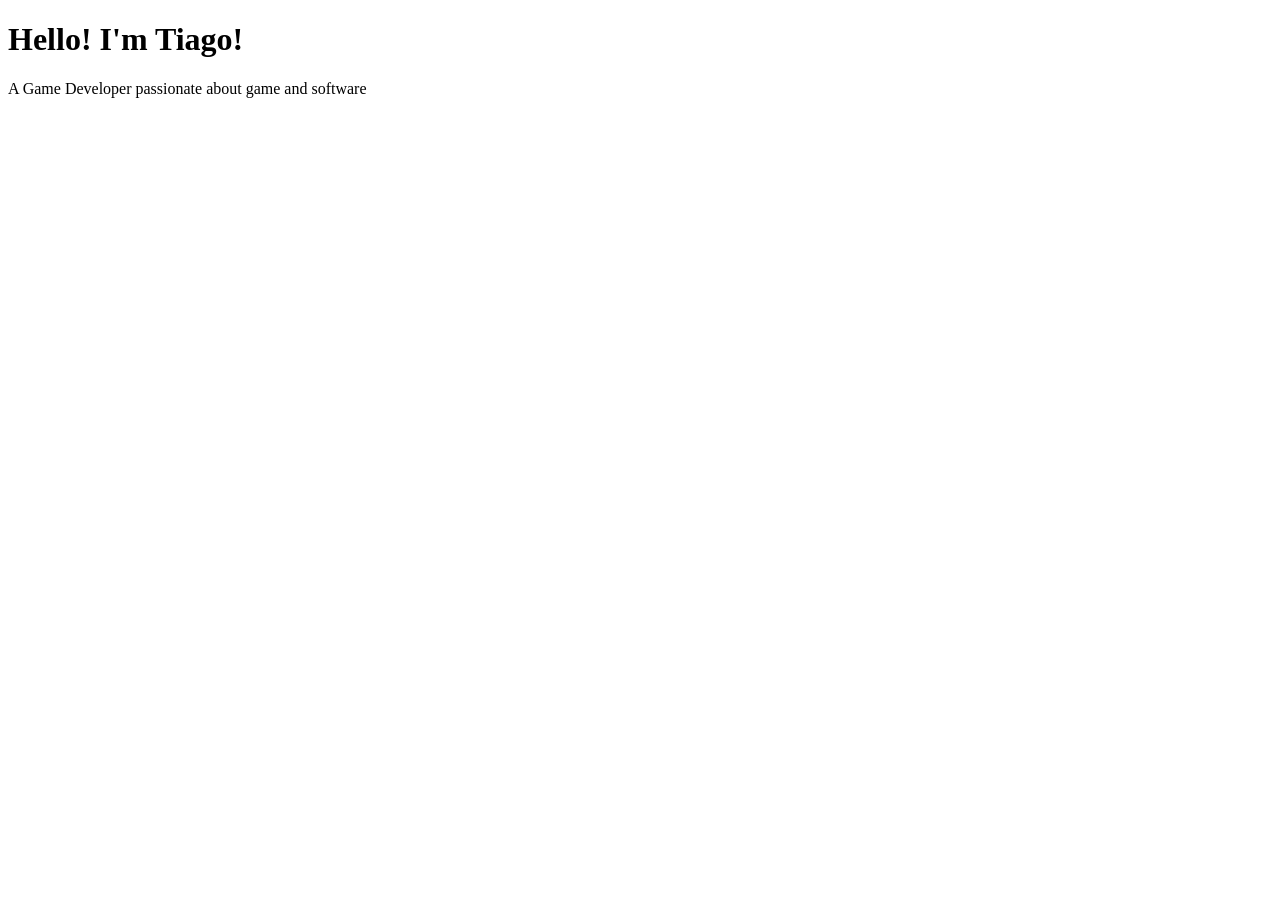
==== index.html @ 4bcf6b8d "Added index.html" ====
<!DOCTYPE html>
<html lang="pt-BR">
<head>
    <meta charset="UTF-8">
    <title>Tiago Game Dev</title>
</head>
<body>
    <h1>Hello! I'm Tiago!</h1>
    <p>A Game Developer passionate about game and software</p>
</body>
</html>
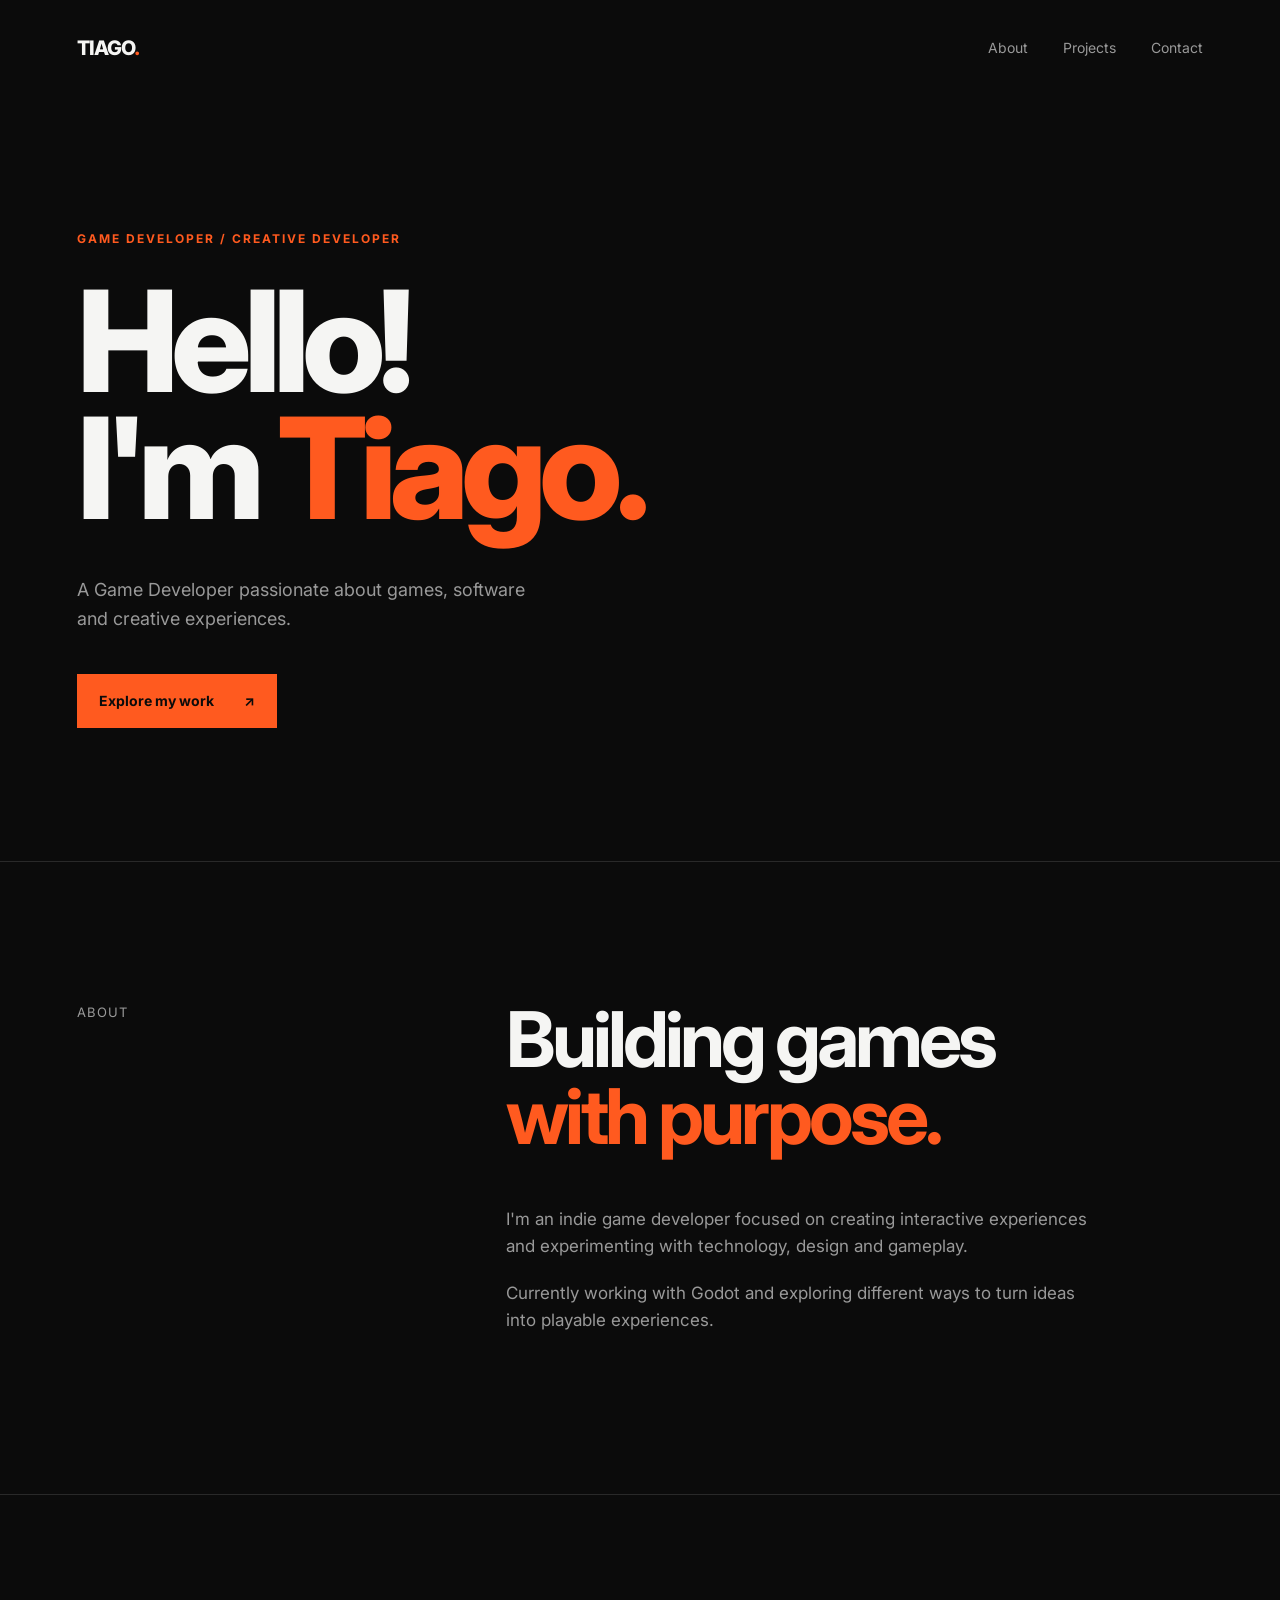
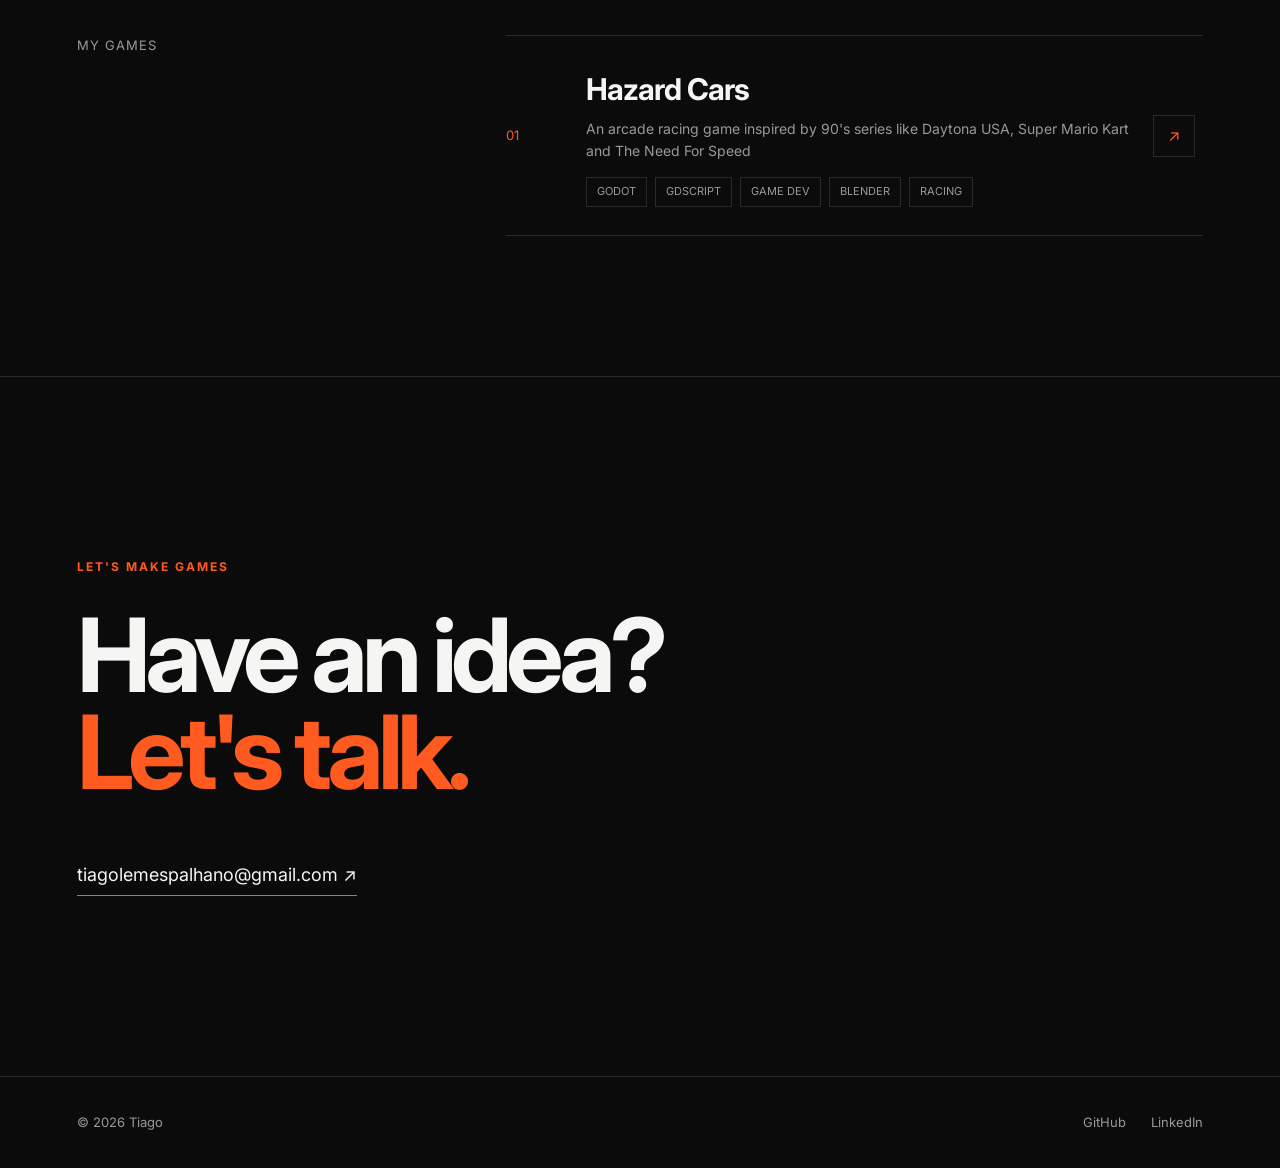
==== commit 809d8345: "Updated index.html" ====
--- a/index.html
+++ b/index.html
@@ -2,10 +2,145 @@
 <html lang="pt-BR">
 <head>
     <meta charset="UTF-8">
-    <title>Tiago Game Dev</title>
+    <meta name="viewport" content="width=device-width, initial-scale=1.0">
+
+    <title>Tiago — Game Developer</title>
+
+    <link rel="stylesheet" href="style.css">
 </head>
+
 <body>
-    <h1>Hello! I'm Tiago!</h1>
-    <p>A Game Developer passionate about game and software</p>
+
+    <header class="navbar">
+        <a href="#" class="logo">TIAGO<span>.</span></a>
+
+        <nav>
+            <a href="#about">About</a>
+            <a href="#projects">Projects</a>
+            <a href="#contact">Contact</a>
+        </nav>
+    </header>
+
+
+    <main>
+
+        <section class="hero">
+
+            <p class="eyebrow">GAME DEVELOPER / CREATIVE DEVELOPER</p>
+
+            <h1>
+                Hello!<br>
+                I'm <span>Tiago.</span>
+            </h1>
+
+            <p class="hero-description">
+                A Game Developer passionate about games,
+                software and creative experiences.
+            </p>
+
+            <a href="#projects" class="button">
+                Explore my work
+                <span>↗</span>
+            </a>
+
+        </section>
+
+
+        <section id="about" class="about">
+
+            <div class="section-label">
+                About
+            </div>
+
+            <div class="about-content">
+
+                <h2>
+                    Building games<br>
+                    <span>with purpose.</span>
+                </h2>
+
+                <p>
+                    I'm an indie game developer focused on creating
+                    interactive experiences and experimenting with
+                    technology, design and gameplay.
+                </p>
+
+                <p>
+                    Currently working with Godot and exploring
+                    different ways to turn ideas into playable
+                    experiences.
+                </p>
+
+            </div>
+
+        </section>
+
+
+        <section id="projects" class="projects">
+
+            <div class="section-label">
+                My Games
+            </div>
+
+            <div class="project-list">
+
+                <article class="project">
+
+                    <div class="project-number">01</div>
+
+                    <div class="project-info">
+                        <h3>Hazard Cars</h3>
+
+                        <p>
+                            An arcade racing game inspired by 90's series like Daytona USA, Super Mario Kart and The Need For Speed
+                        </p>
+
+                        <div class="tags">
+                            <span>Godot</span>
+                            <span>GDScript</span>
+                            <span>Game Dev</span>
+                            <span>Blender</span>
+                            <span>Racing</span>
+                        </div>
+                    </div>
+
+                    <a href="#" class="project-link">↗</a>
+
+                </article>
+
+            </div>
+
+        </section>
+
+
+        <section id="contact" class="contact">
+
+            <p class="eyebrow">LET'S MAKE GAMES</p>
+
+            <h2>
+                Have an idea?
+                <span>Let's talk.</span>
+            </h2>
+
+            <a href="mailto:tiagolemespalhano@gmail.com" class="contact-link">
+                tiagolemespalhano@gmail.com ↗
+            </a>
+
+        </section>
+
+    </main>
+
+
+    <footer>
+
+        <p>© 2026 Tiago</p>
+
+        <div>
+            <a target="_blank" href="https://github.com/tiagoskaterock">GitHub</a>
+            <a target="_blank" href="https://www.linkedin.com/in/tiago-lemes-palhano-bordin/">LinkedIn</a>
+        </div>
+
+    </footer>
+
 </body>
-</html>
+</html>
--- a/style.css
+++ b/style.css
@@ -0,0 +1,521 @@
+@import url('https://fonts.googleapis.com/css2?family=Inter:wght@400;500;600;700;800&display=swap');
+
+
+:root {
+    --black: #0b0b0b;
+    --dark: #111111;
+    --orange: #ff5a1f;
+    --white: #f5f5f3;
+    --gray: #999999;
+    --line: #292929;
+}
+
+
+* {
+    margin: 0;
+    padding: 0;
+    box-sizing: border-box;
+}
+
+
+html {
+    scroll-behavior: smooth;
+}
+
+
+body {
+    background: var(--black);
+    color: var(--white);
+    font-family: 'Inter', sans-serif;
+    line-height: 1.6;
+}
+
+
+a {
+    color: inherit;
+    text-decoration: none;
+}
+
+
+/* -------------------------
+   NAVBAR
+------------------------- */
+
+.navbar {
+    width: 100%;
+    max-width: 1400px;
+    margin: auto;
+
+    padding: 32px 6vw;
+
+    display: flex;
+    align-items: center;
+    justify-content: space-between;
+}
+
+
+.logo {
+    font-size: 20px;
+    font-weight: 800;
+    letter-spacing: -1px;
+}
+
+
+.logo span {
+    color: var(--orange);
+}
+
+
+nav {
+    display: flex;
+    gap: 35px;
+}
+
+
+nav a {
+    color: var(--gray);
+    font-size: 14px;
+    transition: 0.25s ease;
+}
+
+
+nav a:hover {
+    color: var(--white);
+}
+
+
+/* -------------------------
+   HERO
+------------------------- */
+
+.hero {
+    min-height: 85vh;
+
+    max-width: 1400px;
+    margin: auto;
+
+    padding: 120px 6vw;
+
+    display: flex;
+    flex-direction: column;
+    justify-content: center;
+}
+
+
+.eyebrow {
+    color: var(--orange);
+
+    font-size: 12px;
+    font-weight: 700;
+
+    letter-spacing: 2px;
+
+    margin-bottom: 30px;
+}
+
+
+.hero h1 {
+    font-size: clamp(70px, 11vw, 170px);
+
+    line-height: 0.9;
+
+    letter-spacing: -8px;
+
+    font-weight: 800;
+
+    max-width: 1000px;
+}
+
+
+.hero h1 span {
+    color: var(--orange);
+}
+
+
+.hero-description {
+    color: var(--gray);
+
+    max-width: 480px;
+
+    font-size: 18px;
+
+    margin-top: 45px;
+}
+
+
+.button {
+    width: fit-content;
+
+    margin-top: 40px;
+
+    padding: 16px 22px;
+
+    background: var(--orange);
+
+    color: var(--black);
+
+    font-size: 14px;
+    font-weight: 700;
+
+    display: flex;
+    gap: 30px;
+    align-items: center;
+
+    transition: 0.25s ease;
+}
+
+
+.button:hover {
+    background: var(--white);
+
+    transform: translateY(-3px);
+}
+
+
+/* -------------------------
+   SECTIONS
+------------------------- */
+
+.about,
+.projects {
+    max-width: 1400px;
+
+    margin: auto;
+
+    padding: 140px 6vw;
+
+    border-top: 1px solid var(--line);
+
+    display: grid;
+
+    grid-template-columns: 1fr 2fr;
+
+    gap: 80px;
+}
+
+
+.section-label {
+    color: var(--gray);
+
+    font-size: 13px;
+
+    text-transform: uppercase;
+
+    letter-spacing: 1px;
+}
+
+
+.section-label span {
+    color: var(--orange);
+
+    margin-right: 20px;
+}
+
+
+/* -------------------------
+   ABOUT
+------------------------- */
+
+.about-content {
+    max-width: 750px;
+}
+
+
+.about h2 {
+    font-size: clamp(45px, 6vw, 85px);
+
+    line-height: 1;
+
+    letter-spacing: -4px;
+
+    margin-bottom: 50px;
+}
+
+
+.about h2 span {
+    color: var(--orange);
+}
+
+
+.about-content p {
+    color: var(--gray);
+
+    max-width: 600px;
+
+    margin-bottom: 20px;
+
+    font-size: 17px;
+}
+
+
+/* -------------------------
+   PROJECTS
+------------------------- */
+
+.project-list {
+    border-top: 1px solid var(--line);
+}
+
+
+.project {
+    min-height: 200px;
+
+    border-bottom: 1px solid var(--line);
+
+    display: grid;
+
+    grid-template-columns: 80px 1fr 50px;
+
+    align-items: center;
+
+    transition: 0.3s ease;
+}
+
+
+.project:hover {
+    padding-left: 15px;
+}
+
+
+.project-number {
+    color: var(--orange);
+
+    font-size: 13px;
+}
+
+
+.project-info h3 {
+    font-size: 30px;
+
+    letter-spacing: -1px;
+
+    margin-bottom: 5px;
+}
+
+
+.project-info p {
+    color: var(--gray);
+
+    font-size: 14px;
+
+    margin-bottom: 15px;
+}
+
+
+.tags {
+    display: flex;
+    gap: 8px;
+}
+
+
+.tags span {
+    border: 1px solid var(--line);
+
+    padding: 5px 10px;
+
+    color: var(--gray);
+
+    font-size: 11px;
+
+    text-transform: uppercase;
+}
+
+
+.project-link {
+    width: 42px;
+    height: 42px;
+
+    border: 1px solid var(--line);
+
+    display: flex;
+    align-items: center;
+    justify-content: center;
+
+    color: var(--orange);
+
+    transition: 0.25s ease;
+}
+
+
+.project-link:hover {
+    background: var(--orange);
+
+    color: var(--black);
+}
+
+
+/* -------------------------
+   CONTACT
+------------------------- */
+
+.contact {
+    max-width: 1400px;
+
+    margin: auto;
+
+    padding: 180px 6vw;
+
+    border-top: 1px solid var(--line);
+}
+
+
+.contact h2 {
+    font-size: clamp(55px, 8vw, 120px);
+
+    line-height: 0.95;
+
+    letter-spacing: -6px;
+
+    max-width: 1000px;
+}
+
+
+.contact h2 span {
+    display: block;
+
+    color: var(--orange);
+}
+
+
+.contact-link {
+    display: inline-block;
+
+    margin-top: 60px;
+
+    font-size: 18px;
+
+    border-bottom: 1px solid var(--orange);
+
+    padding-bottom: 5px;
+}
+
+
+/* -------------------------
+   FOOTER
+------------------------- */
+
+footer {
+    max-width: 1400px;
+
+    margin: auto;
+
+    padding: 35px 6vw;
+
+    border-top: 1px solid var(--line);
+
+    display: flex;
+
+    justify-content: space-between;
+
+    color: var(--gray);
+
+    font-size: 13px;
+}
+
+
+footer div {
+    display: flex;
+
+    gap: 25px;
+}
+
+
+footer a:hover {
+    color: var(--orange);
+}
+
+
+/* -------------------------
+   MOBILE
+------------------------- */
+
+@media (max-width: 700px) {
+
+    .navbar {
+        padding: 25px;
+    }
+
+
+    nav {
+        gap: 15px;
+    }
+
+
+    nav a {
+        font-size: 12px;
+    }
+
+
+    .hero {
+        min-height: 80vh;
+
+        padding: 80px 25px;
+    }
+
+
+    .hero h1 {
+        font-size: 70px;
+
+        letter-spacing: -5px;
+    }
+
+
+    .hero-description {
+        font-size: 16px;
+    }
+
+
+    .about,
+    .projects {
+        padding: 90px 25px;
+
+        display: block;
+    }
+
+
+    .section-label {
+        margin-bottom: 60px;
+    }
+
+
+    .about h2 {
+        letter-spacing: -3px;
+    }
+
+
+    .project {
+        grid-template-columns: 40px 1fr 35px;
+
+        min-height: 180px;
+    }
+
+
+    .project-info h3 {
+        font-size: 22px;
+    }
+
+
+    .tags {
+        flex-wrap: wrap;
+    }
+
+
+    .contact {
+        padding: 120px 25px;
+    }
+
+
+    .contact h2 {
+        letter-spacing: -4px;
+    }
+
+
+    footer {
+        padding: 30px 25px;
+
+        flex-direction: column;
+
+        gap: 20px;
+    }
+
+}
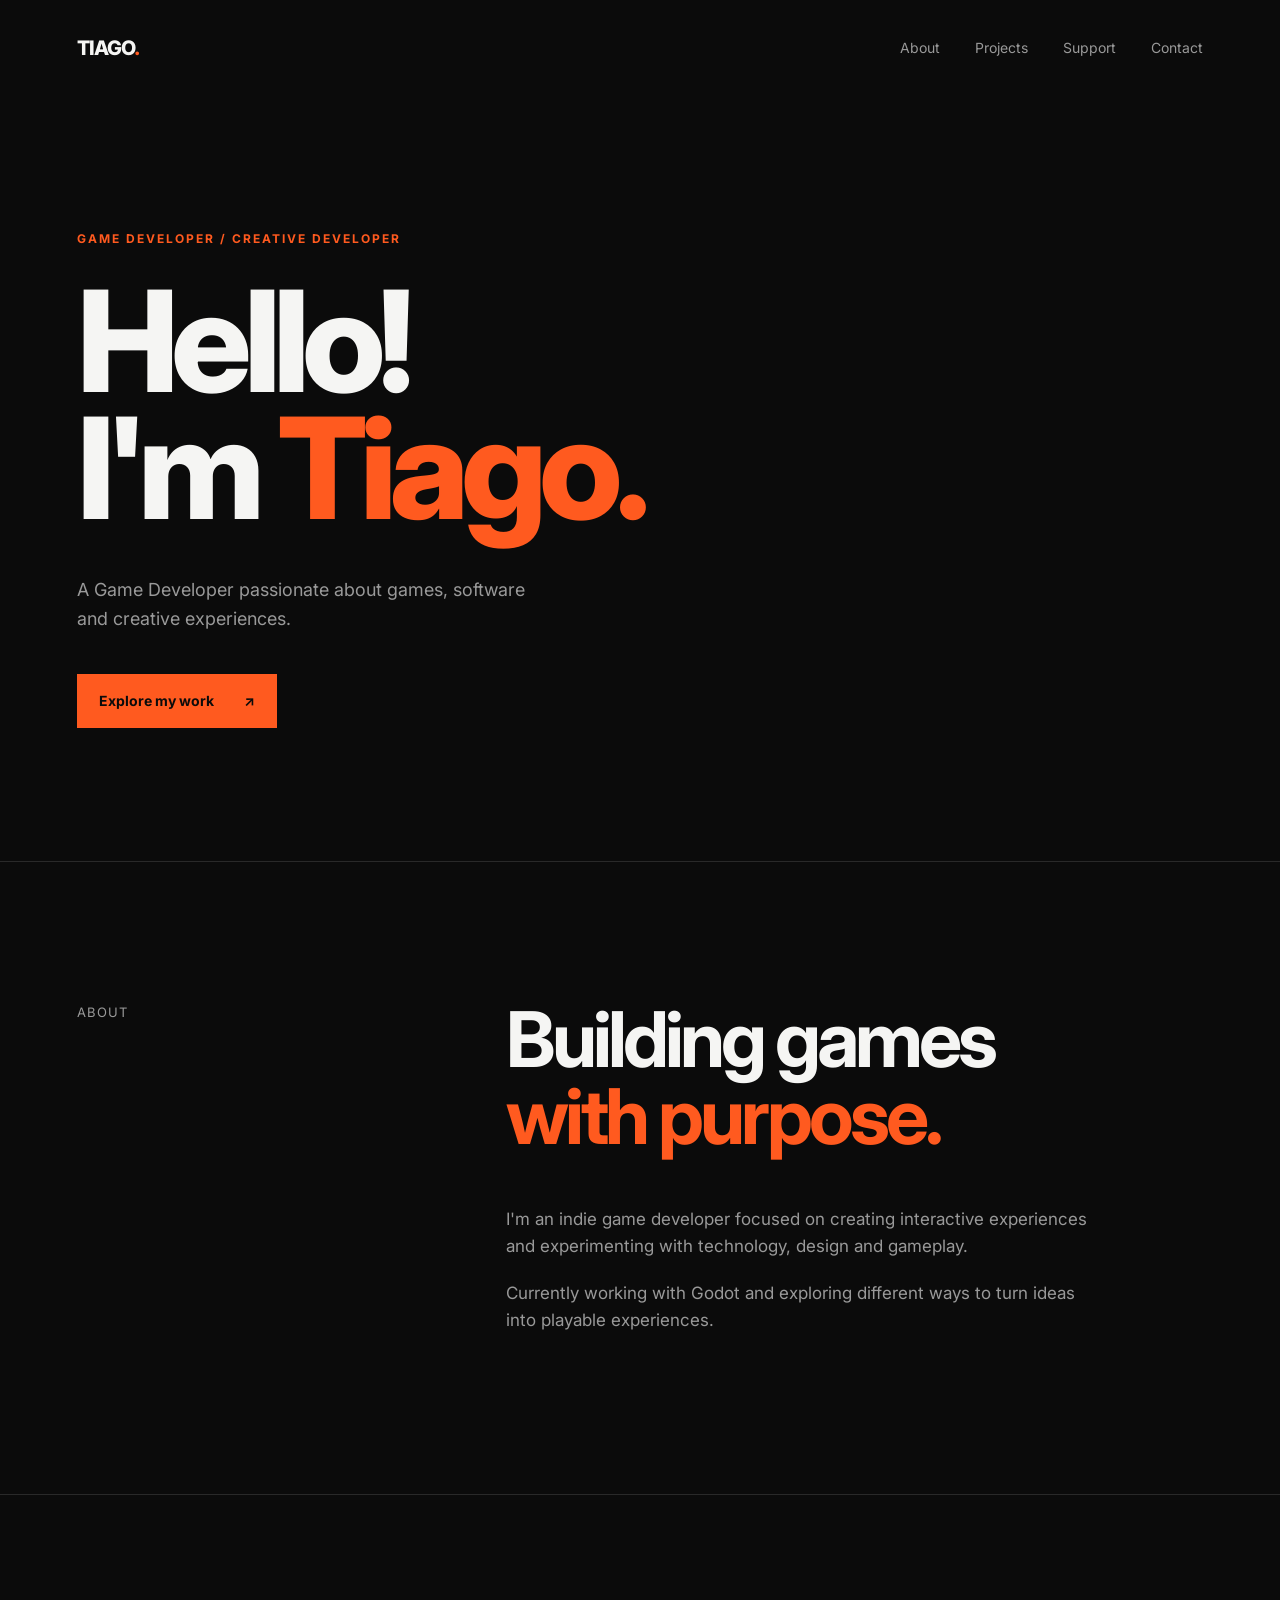
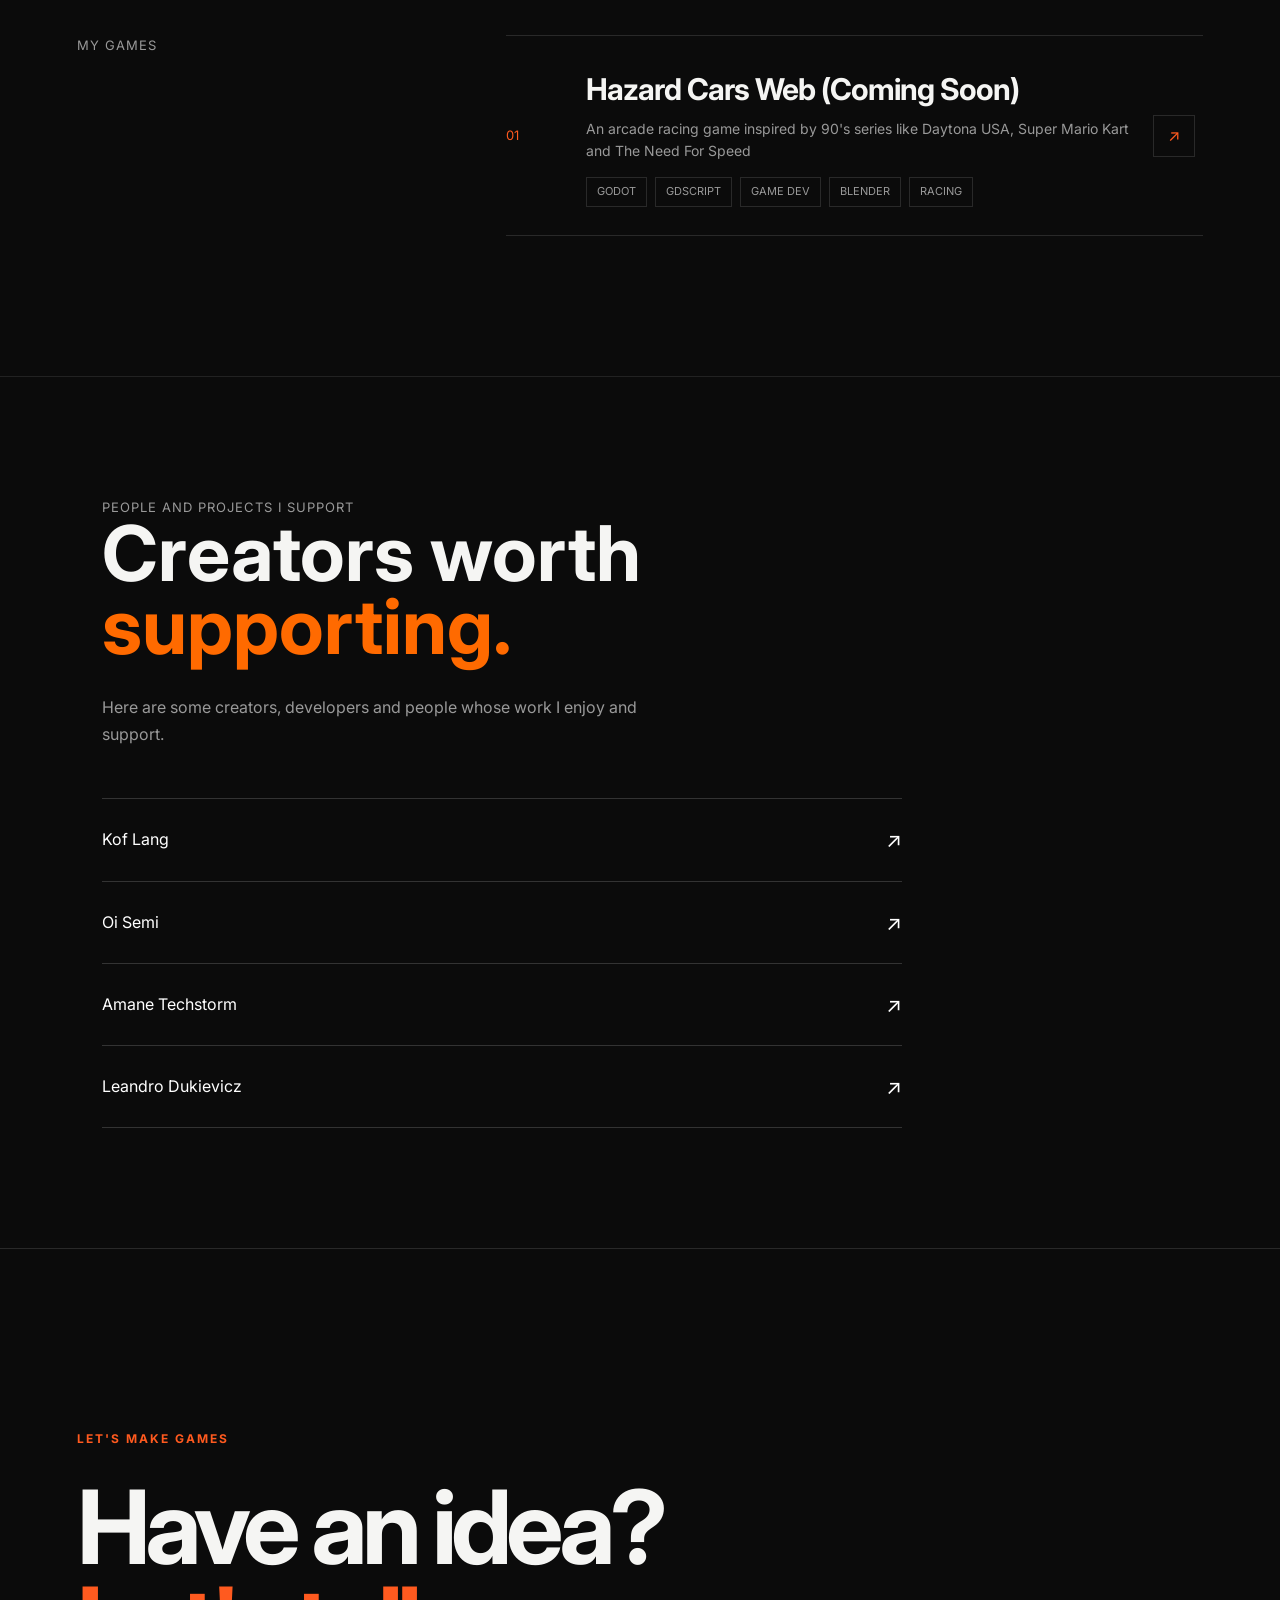
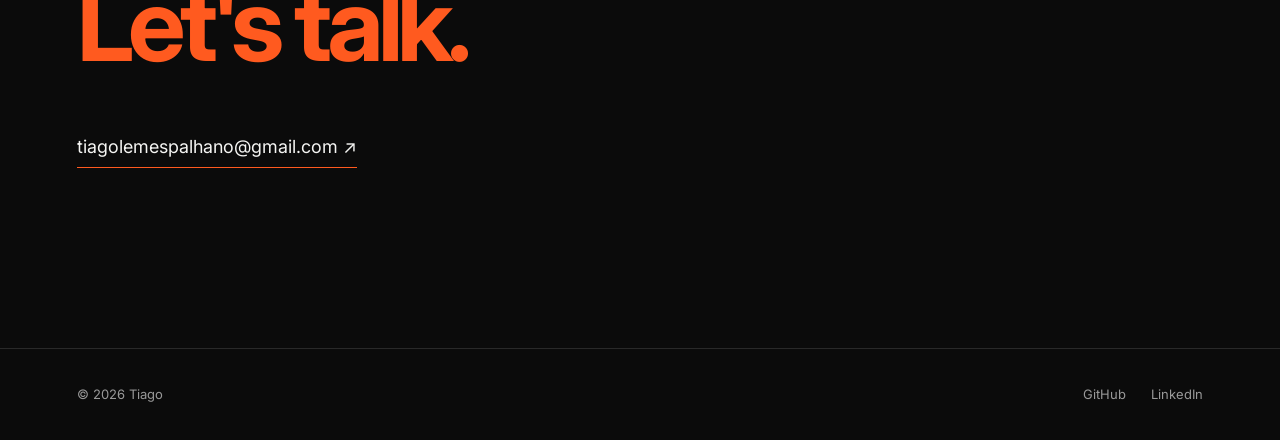
==== commit 4ac0caf9: "Updated index.html with links for cool people" ====
--- a/index.html
+++ b/index.html
@@ -17,6 +17,7 @@
         <nav>
             <a href="#about">About</a>
             <a href="#projects">Projects</a>
+            <a href="#support">Support</a>
             <a href="#contact">Contact</a>
         </nav>
     </header>
@@ -89,7 +90,7 @@
                     <div class="project-number">01</div>
 
                     <div class="project-info">
-                        <h3>Hazard Cars</h3>
+                        <h3>Hazard Cars Web (Coming Soon)</h3>
 
                         <p>
                             An arcade racing game inspired by 90's series like Daytona USA, Super Mario Kart and The Need For Speed
@@ -104,13 +105,60 @@
                         </div>
                     </div>
 
-                    <a href="#" class="project-link">↗</a>
+                    <a href="http://127.0.0.1:8080/hazard-cars/" class="project-link">↗</a>
 
                 </article>
 
             </div>
 
         </section>
+
+
+        <section id="support" class="support">
+
+		    <div class="section-label">
+		        People and Projects I Support
+		    </div>
+
+		    <div class="support-content">
+
+		        <h2>
+		            Creators worth<br>
+		            <span>supporting.</span>
+		        </h2>
+
+		        <p>
+		            Here are some creators, developers and people whose
+		            work I enjoy and support.
+		        </p>
+
+		        <div class="support-list">
+
+		            <a href="https://github.com/KofLang" target="_blank" class="support-link">
+		                <span>Kof Lang</span>
+		                <span>↗</span>
+		            </a>
+
+		            <a href="https://www.linkedin.com/in/oi-semi/" target="_blank" class="support-link">
+		                <span>Oi Semi</span>
+		                <span>↗</span>
+		            </a>
+
+		            <a href="https://amanetechstorm.com.br/" target="_blank" class="support-link">
+		                <span>Amane Techstorm</span>
+		                <span>↗</span>
+		            </a>
+
+		            <a href="https://www.linkedin.com/in/leandrodukievicz//" target="_blank" class="support-link">
+		                <span>Leandro Dukievicz </span>
+		                <span>↗</span>
+		            </a>
+
+		        </div>
+
+		    </div>
+
+		</section>
 
 
         <section id="contact" class="contact">
--- a/style.css
+++ b/style.css
@@ -518,4 +518,59 @@
         gap: 20px;
     }
 
+}
+
+
+.support {
+    padding: 120px 8%;
+    border-top: 1px solid #222;
+}
+
+.support-content {
+    max-width: 800px;
+}
+
+.support-content h2 {
+    font-size: clamp(2.5rem, 6vw, 5rem);
+    line-height: 0.95;
+    margin-bottom: 30px;
+}
+
+.support-content h2 span {
+    color: #ff6a00;
+}
+
+.support-content p {
+    max-width: 550px;
+    color: #999;
+    line-height: 1.7;
+    margin-bottom: 50px;
+}
+
+.support-list {
+    border-top: 1px solid #333;
+}
+
+.support-link {
+    display: flex;
+    justify-content: space-between;
+    align-items: center;
+
+    padding: 24px 0;
+
+    color: #fff;
+    text-decoration: none;
+
+    border-bottom: 1px solid #333;
+
+    transition: 0.2s ease;
+}
+
+.support-link:hover {
+    color: #ff6a00;
+    padding-left: 10px;
+}
+
+.support-link span:last-child {
+    font-size: 1.3rem;
 }
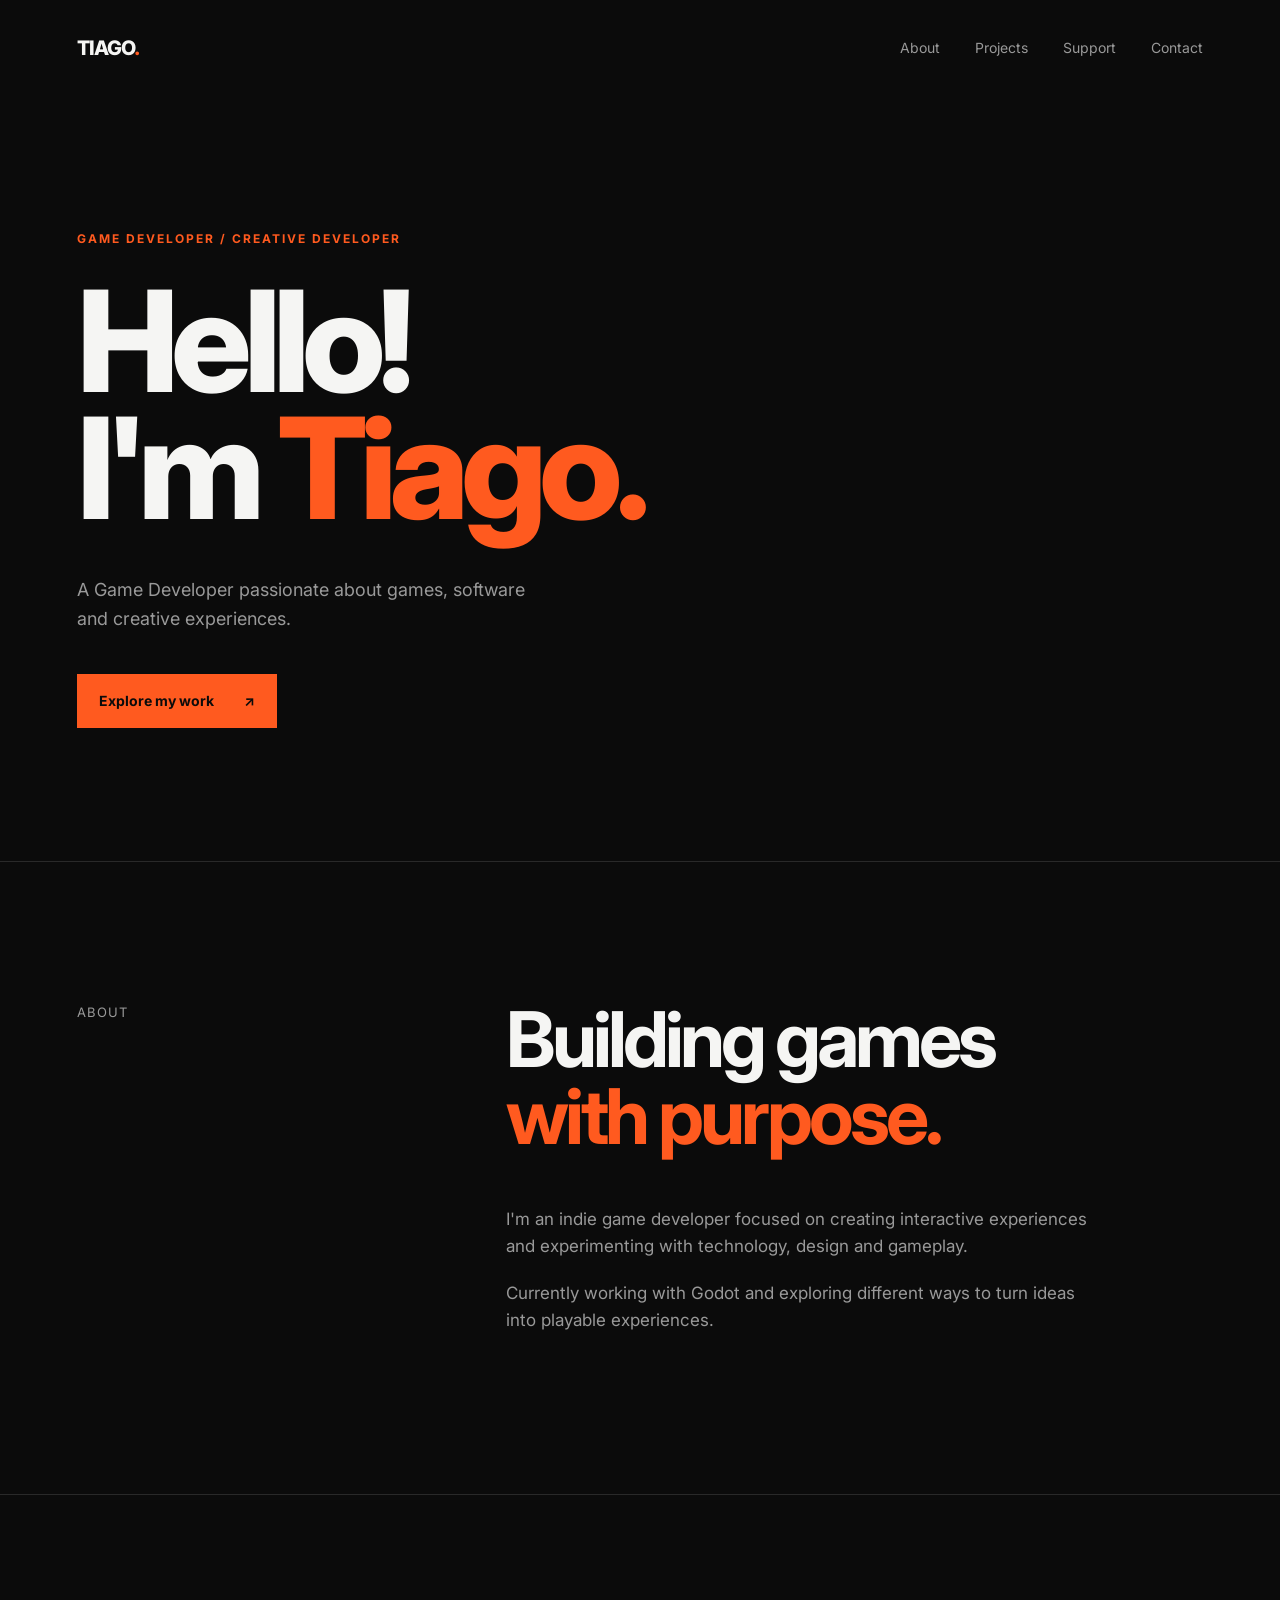
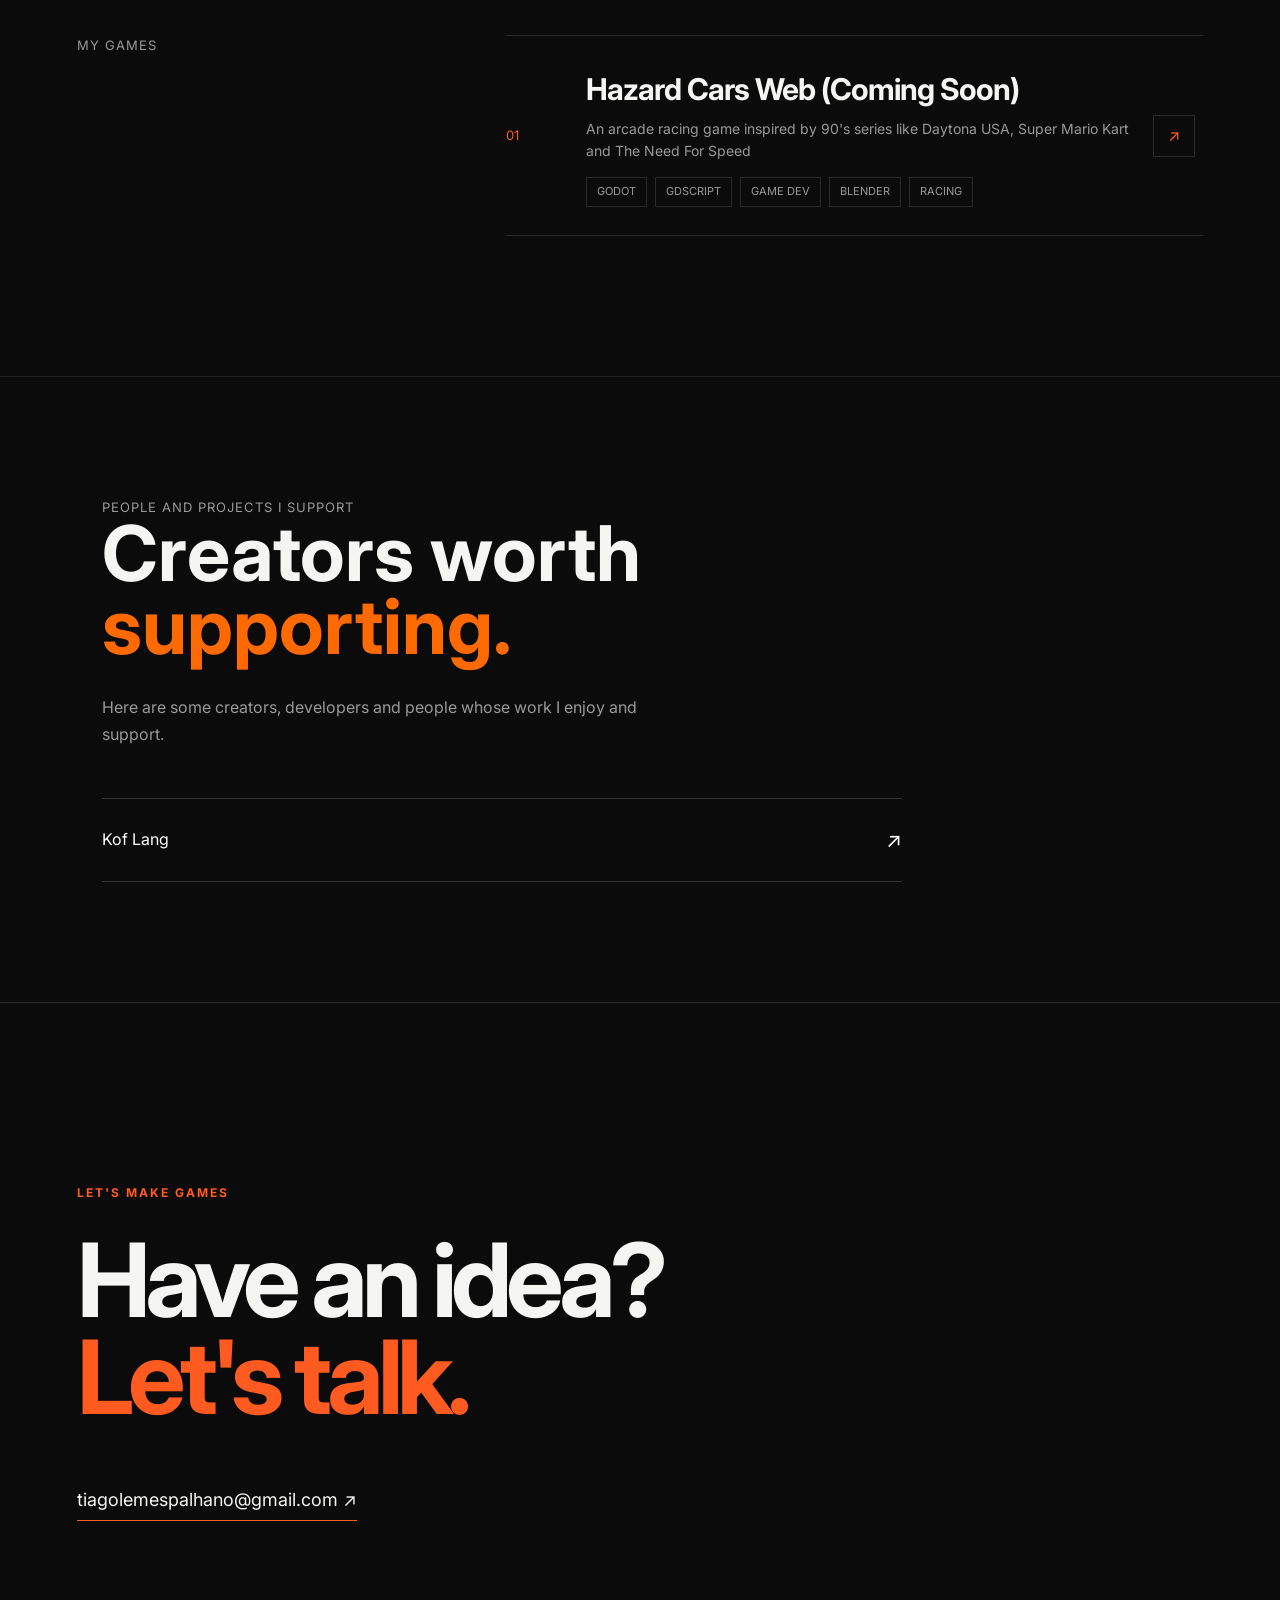
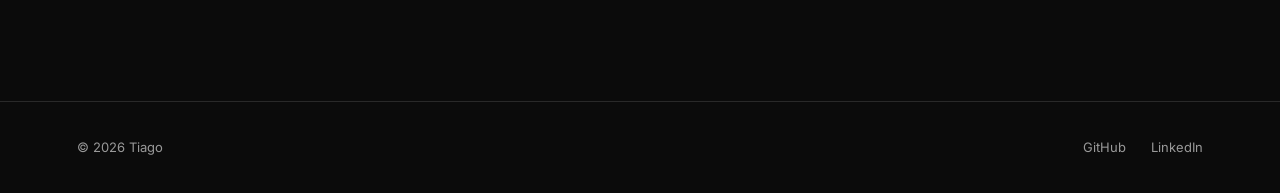
==== commit 7bf79b45: "Domínio do jogo consertado" ====
--- a/index.html
+++ b/index.html
@@ -105,7 +105,7 @@
                         </div>
                     </div>
 
-                    <a href="http://127.0.0.1:8080/hazard-cars/" class="project-link">↗</a>
+                    <a href="https://tiagoskaterock.github.io/tiagolemesgamedev/" class="project-link" target="_blank">↗</a>
 
                 </article>
 
@@ -136,21 +136,6 @@
 
 		            <a href="https://github.com/KofLang" target="_blank" class="support-link">
 		                <span>Kof Lang</span>
-		                <span>↗</span>
-		            </a>
-
-		            <a href="https://www.linkedin.com/in/oi-semi/" target="_blank" class="support-link">
-		                <span>Oi Semi</span>
-		                <span>↗</span>
-		            </a>
-
-		            <a href="https://amanetechstorm.com.br/" target="_blank" class="support-link">
-		                <span>Amane Techstorm</span>
-		                <span>↗</span>
-		            </a>
-
-		            <a href="https://www.linkedin.com/in/leandrodukievicz//" target="_blank" class="support-link">
-		                <span>Leandro Dukievicz </span>
 		                <span>↗</span>
 		            </a>
 
